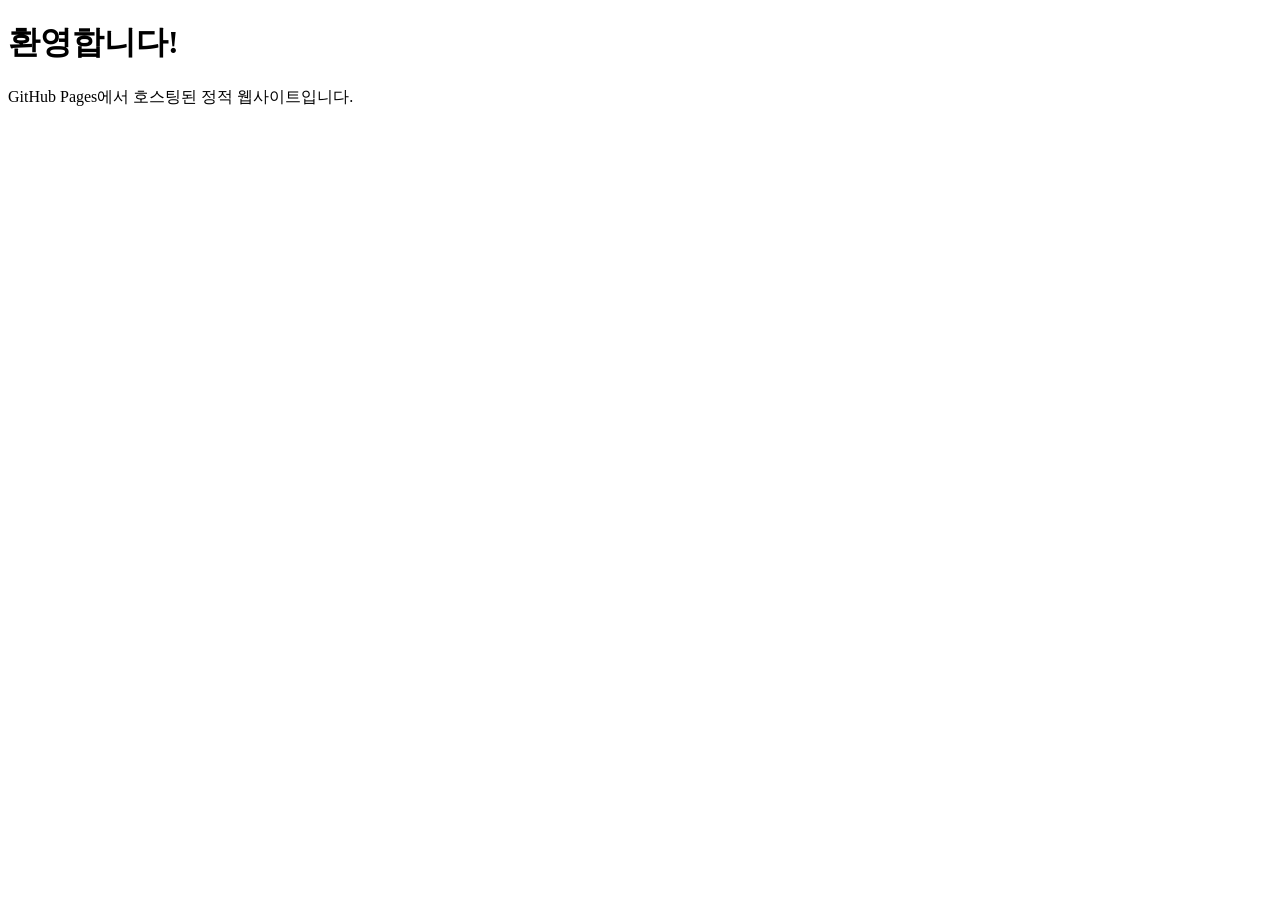
==== index.html @ 81a7d45a "Create index.html" ====
<!DOCTYPE html>
<html lang="ko">
<head>
    <meta charset="UTF-8">
    <meta name="viewport" content="width=device-width, initial-scale=1.0">
    <title>내 웹사이트</title>
</head>
<body>
    <h1>환영합니다!</h1>
    <p>GitHub Pages에서 호스팅된 정적 웹사이트입니다.</p>
</body>
</html>
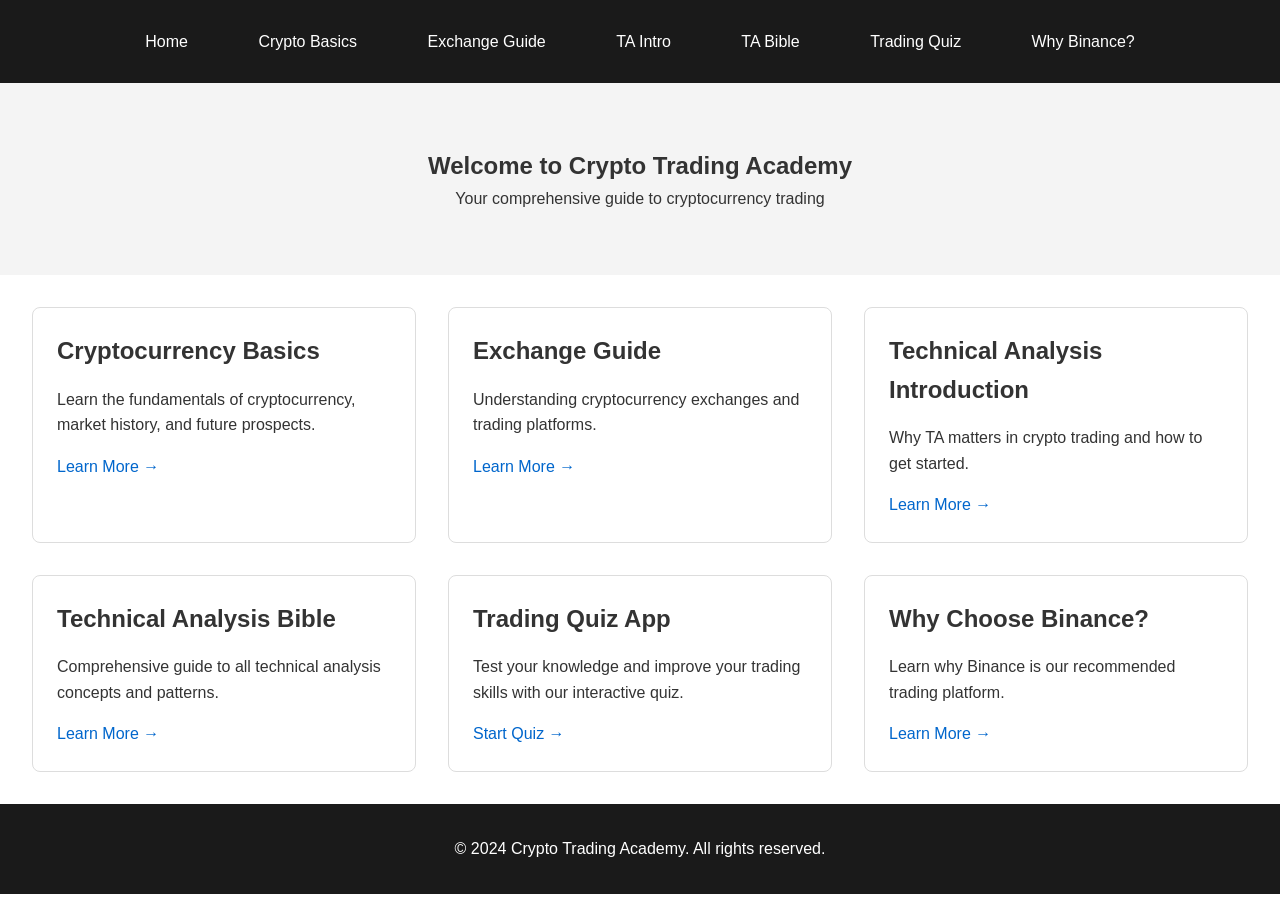
==== commit 5c656889: "Add files via upload" ====
--- a/index.html
+++ b/index.html
@@ -1,12 +1,73 @@
-<!DOCTYPE html>
-<html lang="ko">
-<head>
-    <meta charset="UTF-8">
-    <meta name="viewport" content="width=device-width, initial-scale=1.0">
-    <title>내 웹사이트</title>
-</head>
-<body>
-    <h1>환영합니다!</h1>
-    <p>GitHub Pages에서 호스팅된 정적 웹사이트입니다.</p>
-</body>
-</html>
+<!DOCTYPE html>
+<html lang="en">
+<head>
+    <meta charset="UTF-8">
+    <meta name="viewport" content="width=device-width, initial-scale=1.0">
+    <title>Crypto Trading Academy</title>
+    <link rel="stylesheet" href="styles.css">
+</head>
+<body>
+    <header>
+        <nav>
+            <ul>
+                <li><a href="index.html">Home</a></li>
+                <li><a href="crypto-basics.html">Crypto Basics</a></li>
+                <li><a href="exchange-guide.html">Exchange Guide</a></li>
+                <li><a href="technical-analysis-intro.html">TA Intro</a></li>
+                <li><a href="technical-analysis-bible.html">TA Bible</a></li>
+                <li><a href="trading-quiz.html">Trading Quiz</a></li>
+                <li><a href="binance-guide.html">Why Binance?</a></li>
+            </ul>
+        </nav>
+    </header>
+
+    <main>
+        <section class="hero">
+            <h1>Welcome to Crypto Trading Academy</h1>
+            <p>Your comprehensive guide to cryptocurrency trading</p>
+        </section>
+
+        <section class="page-previews">
+            <article>
+                <h2>Cryptocurrency Basics</h2>
+                <p>Learn the fundamentals of cryptocurrency, market history, and future prospects.</p>
+                <a href="crypto-basics.html">Learn More →</a>
+            </article>
+
+            <article>
+                <h2>Exchange Guide</h2>
+                <p>Understanding cryptocurrency exchanges and trading platforms.</p>
+                <a href="exchange-guide.html">Learn More →</a>
+            </article>
+
+            <article>
+                <h2>Technical Analysis Introduction</h2>
+                <p>Why TA matters in crypto trading and how to get started.</p>
+                <a href="technical-analysis-intro.html">Learn More →</a>
+            </article>
+
+            <article>
+                <h2>Technical Analysis Bible</h2>
+                <p>Comprehensive guide to all technical analysis concepts and patterns.</p>
+                <a href="technical-analysis-bible.html">Learn More →</a>
+            </article>
+
+            <article>
+                <h2>Trading Quiz App</h2>
+                <p>Test your knowledge and improve your trading skills with our interactive quiz.</p>
+                <a href="trading-quiz.html">Start Quiz →</a>
+            </article>
+
+            <article>
+                <h2>Why Choose Binance?</h2>
+                <p>Learn why Binance is our recommended trading platform.</p>
+                <a href="binance-guide.html">Learn More →</a>
+            </article>
+        </section>
+    </main>
+
+    <footer>
+        <p>&copy; 2024 Crypto Trading Academy. All rights reserved.</p>
+    </footer>
+</body>
+</html> 
--- a/styles.css
+++ b/styles.css
@@ -0,0 +1,385 @@
+* {
+    margin: 0;
+    padding: 0;
+    box-sizing: border-box;
+}
+
+body {
+    font-family: Arial, sans-serif;
+    line-height: 1.6;
+    color: #333;
+}
+
+header {
+    background: #1a1a1a;
+    padding: 1rem;
+}
+
+nav ul {
+    list-style: none;
+    display: flex;
+    justify-content: center;
+    flex-wrap: wrap;
+}
+
+nav ul li {
+    margin: 0 1rem;
+}
+
+nav ul li a {
+    color: white;
+    text-decoration: none;
+}
+
+.hero {
+    text-align: center;
+    padding: 4rem 2rem;
+    background: #f4f4f4;
+}
+
+.page-previews {
+    display: grid;
+    grid-template-columns: repeat(auto-fit, minmax(300px, 1fr));
+    gap: 2rem;
+    padding: 2rem;
+}
+
+article {
+    padding: 1.5rem;
+    border: 1px solid #ddd;
+    border-radius: 8px;
+}
+
+article h2 {
+    margin-bottom: 1rem;
+}
+
+article a {
+    display: inline-block;
+    margin-top: 1rem;
+    color: #0066cc;
+    text-decoration: none;
+}
+
+footer {
+    text-align: center;
+    padding: 2rem;
+    background: #1a1a1a;
+    color: white;
+}
+
+.content {
+    max-width: 1200px;
+    margin: 0 auto;
+    padding: 2rem;
+}
+
+.content section {
+    margin-bottom: 3rem;
+}
+
+.content h1 {
+    text-align: center;
+    margin-bottom: 2rem;
+}
+
+.analysis-tools {
+    display: grid;
+    grid-template-columns: repeat(auto-fit, minmax(250px, 1fr));
+    gap: 2rem;
+    margin: 2rem 0;
+}
+
+.tool {
+    background: #f8f8f8;
+    padding: 1.5rem;
+    border-radius: 8px;
+}
+
+.cta {
+    text-align: center;
+    background: #f4f4f4;
+    padding: 3rem;
+    border-radius: 8px;
+}
+
+.button {
+    display: inline-block;
+    padding: 1rem 2rem;
+    background: #0066cc;
+    color: white;
+    text-decoration: none;
+    border-radius: 4px;
+    margin-top: 1rem;
+}
+
+.button:hover {
+    background: #0052a3;
+}
+
+/* Additional styles for new pages */
+.pattern-grid, .indicators {
+    display: grid;
+    grid-template-columns: repeat(auto-fit, minmax(300px, 1fr));
+    gap: 2rem;
+    margin: 2rem 0;
+}
+
+.pattern, .indicator {
+    background: #f8f8f8;
+    padding: 1.5rem;
+    border-radius: 8px;
+}
+
+.category-grid {
+    display: grid;
+    grid-template-columns: repeat(auto-fit, minmax(250px, 1fr));
+    gap: 2rem;
+    margin: 2rem 0;
+}
+
+.category {
+    background: #f8f8f8;
+    padding: 2rem;
+    border-radius: 8px;
+    text-align: center;
+}
+
+.start-quiz {
+    background: #0066cc;
+    color: white;
+    border: none;
+    padding: 1rem 2rem;
+    border-radius: 4px;
+    cursor: pointer;
+    margin-top: 1rem;
+}
+
+.stats-container {
+    display: grid;
+    grid-template-columns: repeat(auto-fit, minmax(200px, 1fr));
+    gap: 2rem;
+    margin: 2rem 0;
+}
+
+.stat {
+    text-align: center;
+    padding: 1.5rem;
+    background: #f8f8f8;
+    border-radius: 8px;
+}
+
+.advantages-grid {
+    display: grid;
+    grid-template-columns: repeat(auto-fit, minmax(250px, 1fr));
+    gap: 2rem;
+    margin: 2rem 0;
+}
+
+.advantage {
+    background: #f8f8f8;
+    padding: 1.5rem;
+    border-radius: 8px;
+}
+
+.services {
+    list-style: none;
+    padding: 2rem;
+    background: #f8f8f8;
+    border-radius: 8px;
+    margin: 2rem 0;
+}
+
+.services li {
+    margin-bottom: 1rem;
+    padding-left: 1.5rem;
+    position: relative;
+}
+
+.services li:before {
+    content: "→";
+    position: absolute;
+    left: 0;
+}
+
+/* Mobile-friendly adjustments */
+@media screen and (max-width: 768px) {
+    /* Navigation */
+    nav ul {
+        flex-direction: column;
+        align-items: center;
+    }
+
+    nav ul li {
+        margin: 0.5rem 0;
+    }
+
+    /* Hero section */
+    .hero {
+        padding: 2rem 1rem;
+    }
+
+    .hero h1 {
+        font-size: 1.8rem;
+    }
+
+    /* Content sections */
+    .content {
+        padding: 1rem;
+    }
+
+    .page-previews {
+        grid-template-columns: 1fr;
+        gap: 1rem;
+        padding: 1rem;
+    }
+
+    /* Pattern and indicator grids */
+    .pattern-grid,
+    .indicators,
+    .advantages-grid,
+    .category-grid {
+        grid-template-columns: 1fr;
+        gap: 1rem;
+    }
+
+    /* Stats container */
+    .stats-container {
+        grid-template-columns: 1fr;
+        gap: 1rem;
+    }
+
+    /* CTA sections */
+    .cta {
+        padding: 2rem 1rem;
+    }
+
+    /* Typography adjustments */
+    h1 {
+        font-size: 2rem;
+    }
+
+    h2 {
+        font-size: 1.5rem;
+    }
+
+    h3 {
+        font-size: 1.2rem;
+    }
+
+    /* Spacing adjustments */
+    section {
+        margin-bottom: 2rem;
+    }
+
+    .tool, .pattern, .indicator, .advantage {
+        padding: 1rem;
+    }
+
+    /* Button adjustments */
+    .button, .start-quiz {
+        width: 100%;
+        text-align: center;
+        margin: 0.5rem 0;
+    }
+}
+
+/* Additional responsive improvements */
+@media screen and (max-width: 480px) {
+    /* Further adjustments for very small screens */
+    .hero h1 {
+        font-size: 1.5rem;
+    }
+
+    .content h1 {
+        font-size: 1.8rem;
+    }
+
+    /* Adjust padding and margins */
+    .content section {
+        margin-bottom: 1.5rem;
+    }
+
+    article {
+        padding: 1rem;
+    }
+
+    /* Make lists more readable on mobile */
+    ul, ol {
+        padding-left: 1.2rem;
+    }
+
+    /* Adjust service list items */
+    .services li {
+        padding-left: 1.2rem;
+    }
+
+    /* Image responsiveness */
+    img {
+        max-width: 100%;
+        height: auto;
+    }
+}
+
+/* Ensure smooth scrolling on all devices */
+html {
+    scroll-behavior: smooth;
+}
+
+/* Improve touch targets for mobile */
+button, 
+a.button,
+nav ul li a {
+    min-height: 44px;
+    min-width: 44px;
+    padding: 0.8rem 1.2rem;
+    display: inline-flex;
+    align-items: center;
+    justify-content: center;
+}
+
+/* Add loading state styles for quiz app */
+.loading {
+    position: relative;
+    opacity: 0.7;
+    pointer-events: none;
+}
+
+.loading::after {
+    content: "";
+    position: absolute;
+    top: 50%;
+    left: 50%;
+    width: 2rem;
+    height: 2rem;
+    border: 3px solid #f3f3f3;
+    border-top: 3px solid #0066cc;
+    border-radius: 50%;
+    animation: spin 1s linear infinite;
+}
+
+@keyframes spin {
+    0% { transform: translate(-50%, -50%) rotate(0deg); }
+    100% { transform: translate(-50%, -50%) rotate(360deg); }
+}
+
+/* Improve form elements for quiz */
+input[type="radio"],
+input[type="checkbox"] {
+    width: 20px;
+    height: 20px;
+    margin-right: 10px;
+}
+
+/* Add transition effects */
+.button,
+.start-quiz,
+nav ul li a,
+article {
+    transition: all 0.3s ease;
+}
+
+/* Hide elements with class 'hidden' */
+.hidden {
+    display: none;
+} 
